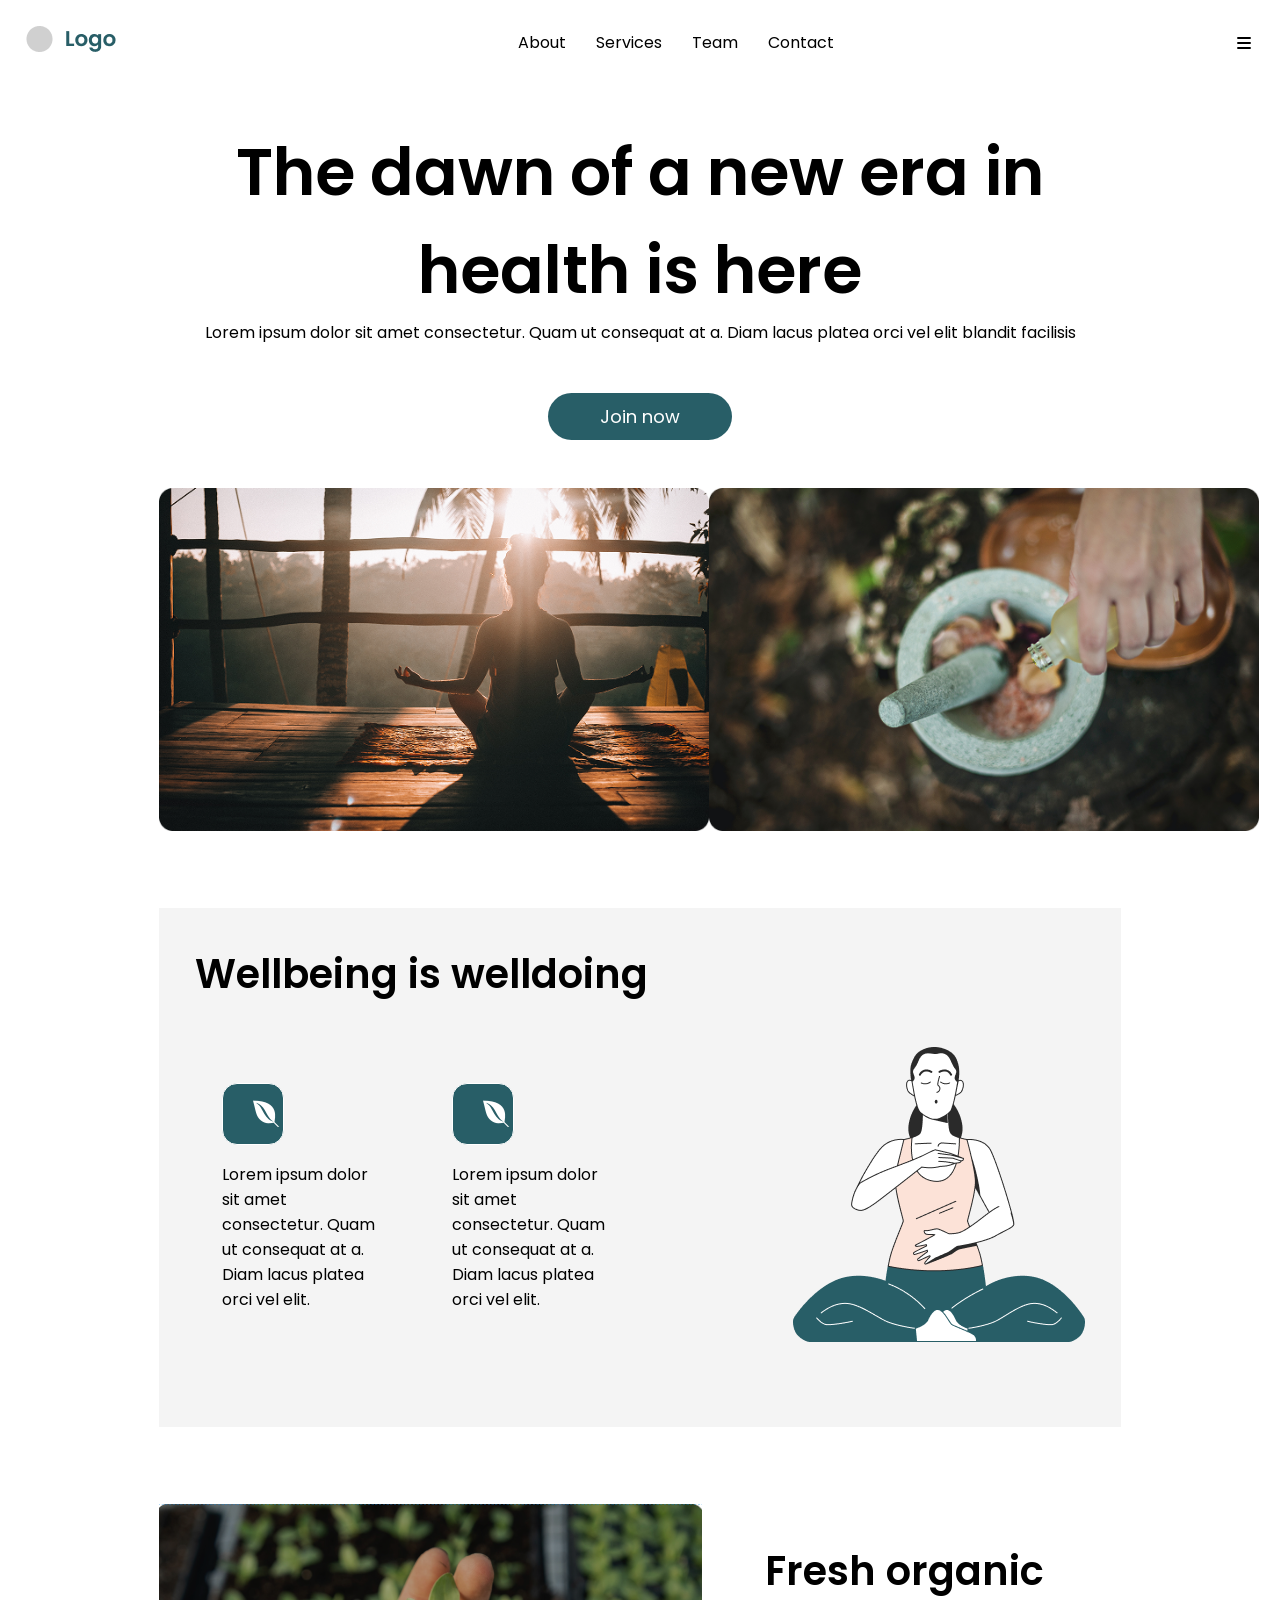
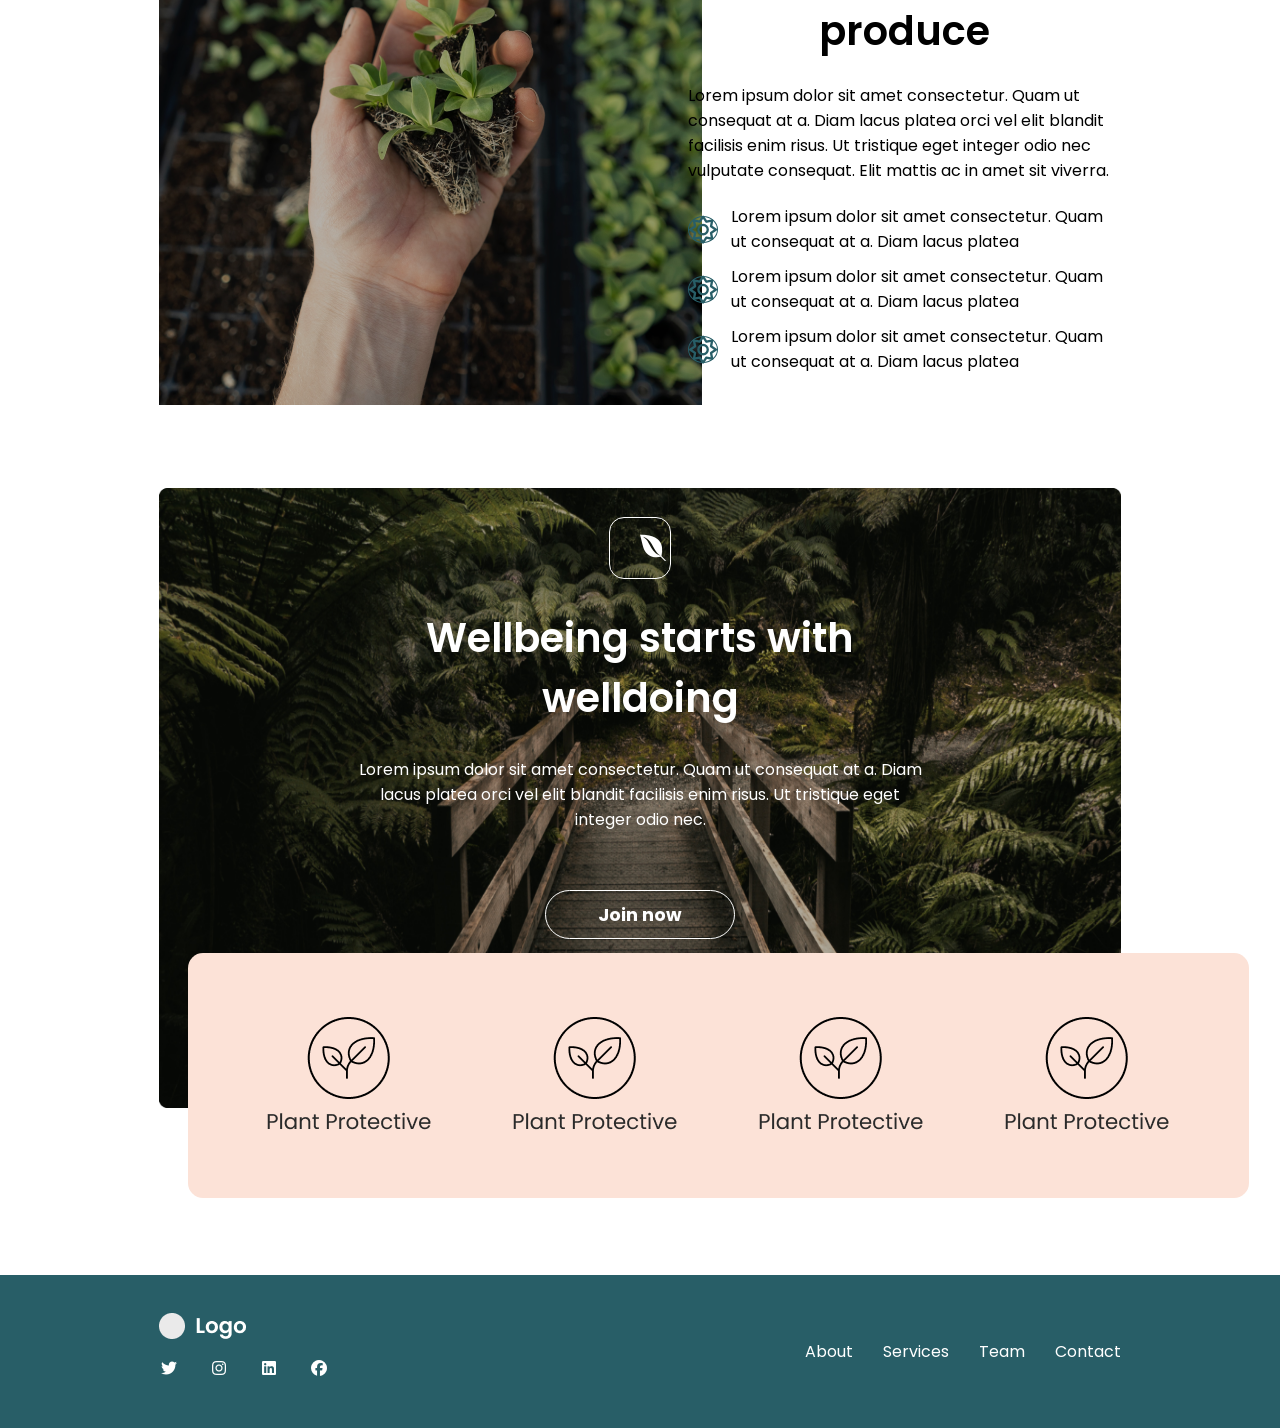
==== task6/index.html @ 102c729a "Add task7" ====
<!doctype html>
<html lang="en">
  <head>
    <meta charset="UTF-8" />
    <meta name="viewport" content="width=device-width, initial-scale=1.0" />
    <title>Task-5</title>
    <link rel="preconnect" href="https://fonts.googleapis.com" />
    <link rel="preconnect" href="https://fonts.gstatic.com" crossorigin />
    <link
      href="https://fonts.googleapis.com/css2?family=Arimo:ital,wght@0,400..700;1,400..700&family=Poppins:ital,wght@0,100;0,200;0,300;0,400;0,500;0,600;0,700;0,800;0,900;1,100;1,200;1,300;1,400;1,500;1,600;1,700;1,800;1,900&family=Roboto:ital,wght@0,100..900;1,100..900&display=swap"
      rel="stylesheet"
    />
    <link rel="stylesheet" href="css/all.min.css" />
    <link rel="stylesheet" href="css/style.css" />
    <link rel="stylesheet" href="css/media.css" />
  </head>
  <body>
    <header>
      <nav class="display-flex bg-white">
        <a href="index.html" class="text-black icon">
          <img src="images/Logo.png" class="icon" alt="" />
        </a>

        <ul class="nav-links display-flex text-gray">
          <li><a href="#about" class="text-gray">About</a></li>
          <li><a href="#services" class="text-gray">Services</a></li>
          <li><a href="#team" class="text-gray">Team</a></li>
          <li><a href="#contact" class="text-gray">Contact</a></li>
        </ul>
          <i class="fa-solid fa-bars menu-icon"></i>

      </nav>
    </header>

    <section class="section-padding bg-white text-center">
      <div class="container">
        <h1>The dawn of a new era in health is here</h1>
        <p>
          Lorem ipsum dolor sit amet consectetur. Quam ut consequat at a. Diam
          lacus platea orci vel elit blandit facilisis
        </p>
        <button class="join-btn bg-darkgreen margin-top-btm">Join now</button>
        <div class="display-flex">
          <img
            src="images/jared-rice-xce530fBHrk-unsplash 1.png"
            alt=""
            class="img-style"
          />
          <img
            src="images/katherine-hanlon-mod2s3-qFOc-unsplash 1.png"
            alt=""
            class="img-style"
          />
        </div>
      </div>
    </section>

    <section class="section-padding">
      <div class="container bg-light-gray section-padding">
        <h2 class="section-title">Wellbeing is welldoing</h2>
        <div class="display-flex">
          <div class="display-flex w-50 margin-top-btm section-padding dvgap">
            <div>
              <i
                class="fa-brands fa-envira text-white bg-darkgreen icon1-style text-center margin-top-btm"
              ></i>
              <p class="margin-top-btm">
                Lorem ipsum dolor sit amet consectetur. Quam ut consequat at a.
                Diam lacus platea orci vel elit.
              </p>
            </div>
            <div>
              <i
                class="fa-brands fa-envira text-white bg-darkgreen icon1-style text-center margin-top-btm"
              ></i>
              <p class="margin-top-btm">
                Lorem ipsum dolor sit amet consectetur. Quam ut consequat at a.
                Diam lacus platea orci vel elit.
              </p>
            </div>
          </div>
          <div class="imgsec2">
            <img src="images/Group.png" alt="" />
          </div>
        </div>
      </div>
    </section>

    <section class="section-padding bg-white">
      <div class="container">
        <div class="display-flex">
          <div class="w-45 sec3img">
            <img src="images/sec3.png" alt="" />
          </div>
          <div class="w-45 fresh">
            <h2 class="section-title text-center">Fresh organic produce</h2>
            <p class="margin-top-btm">
              Lorem ipsum dolor sit amet consectetur. Quam ut consequat at a.
              Diam lacus platea orci vel elit blandit facilisis enim risus. Ut
              tristique eget integer odio nec vulputate consequat. Elit mattis
              ac in amet sit viverra.
            </p>
            <ul class="display-flex">
              <li class="display-flex">
                <i class="fa-regular fa-sun icon2-style"></i>
                <p>
                  Lorem ipsum dolor sit amet consectetur. Quam ut consequat at
                  a. Diam lacus platea
                </p>
              </li>
              <li class="display-flex">
                <i class="fa-regular fa-sun icon2-style margin-top-btm"></i>
                <p>
                  Lorem ipsum dolor sit amet consectetur. Quam ut consequat at
                  a. Diam lacus platea
                </p>
              </li>
              <li class="display-flex">
                <i class="fa-regular fa-sun icon2-style"></i>
                <p>
                  Lorem ipsum dolor sit amet consectetur. Quam ut consequat at
                  a. Diam lacus platea
                </p>
              </li>
            </ul>
          </div>
        </div>
      </div>
    </section>

    <section class="section-padding bg-white text-center">
      <div class="container bg-img">
        <div id="text-container">
          <i
            class="fa-brands fa-envira text-white icon1-style text-center margin-top-btm"
          ></i>
          <h2 class="section-title text-white">
            Wellbeing starts with welldoing
          </h2>
          <p class="text-white margin-top-btm">
            Lorem ipsum dolor sit amet consectetur. Quam ut consequat at a. Diam
            lacus platea orci vel elit blandit facilisis enim risus. Ut
            tristique eget integer odio nec.
          </p>
          <button class="join-btn margin-top-btm" id="join-btn">
            Join now
          </button>
        </div>
        <div class="bg-img2 display-flex">
        <img src="images/1.png" alt="">
        <img src="images/1.png" alt="">
        <img src="images/1.png" alt="">
        <img src="images/1.png" alt="">
      </div>
      </div>
    </section>

    <footer class="bg-darkgreen section-padding">
  <div class="container">
    <div class="display-flex">
    <div>
      <a href="index.html" class="text-white icon margin-top-btm">
        <img src="images/Logo2.png" class="icon" alt="" />
      </a>
    <ul class="nav-links display-flex text-white margin-top-btm w-50">
      <li><a href="#" class="text-white"><i class="fa-brands fa-twitter"></i></a></li>
      <li><a href="#" class="text-white"><i class="fa-brands fa-instagram"></i></a></li>
      <li><a href="#" class="text-white"><i class="fa-brands fa-linkedin"></i></a></li>
      <li><a href="#" class="text-white"><i class="fa-brands fa-facebook"></i></a></li>
    </ul>

  </div>

         <ul class="nav-links display-flex text-white">
        <li><a href="#about" class="text-white">About</a></li>
        <li><a href="#services" class="text-white">Services</a></li>
        <li><a href="#team" class="text-white">Team</a></li>
        <li><a href="#contact" class="text-white">Contact</a></li>
      </ul>
      </div>
  
</footer>


  </body>
</html>
---- task6/css/style.css ----
* {
  padding: 0;
  margin: 0;
  box-sizing: border-box;
  font-family: "Poppins", sans-serif;
}
a {
  text-decoration: none;
  color: black;
}
ul {
  list-style: none;
}
nav {
  justify-content: space-between;
  padding: 2%;
}
.container {
  width: 80%;
  margin: auto;
}

h1 {
  font-size: 65px;
  font-weight: 600;
}
ul {
  flex-direction: column;
}
.margin-top-btm {
  margin: 5% 0;
}
.section-padding {
  padding: 3% 3%;
}
.float-left {
  float: left;
}
.float-right {
  float: right;
}

.text-white {
  color: white;
}

.bg-light-gray {
  background-color: #f4f4f4;
}
.bg-white {
  background-color: white;
}
.bg-darkgreen {
  background-color: #285e67;
}
.display-flex {
  display: flex;
  align-items: center;
  justify-content: space-between;
}
.icon {
  font-size: 20px;
}
.nav-links {
  gap: 30px;
  flex-direction: row;
}
.join-btn {
  border: none;
  padding: 10px 52px;
  border-radius: 25px;
  color: white;
  font-size: 18px;
}
#join-btn {
  background-color: transparent;
  border: 1px solid white;
  font-weight: 700;
}

.w-50 {
  width: 50%;
}
.w-45 {
  width: 45%;
}
.text-center {
  text-align: center;
}

.img-style {
  width: 550px;
}
.icon1-style {
  padding: 15px 30px;
  border-radius: 9px;
  font-size: 30px;
}
.icon2-style {
  font-size: 25px;
  border: 1.5px solid #285e67;
  color: #285e67;
  border-radius: 50%;
  margin-right: 3%;
}
.section-title {
  font-size: 40px;
  font-weight: 600;
}
.dvgap {
  gap: 70px;
}
.sec3img {
  border-radius: 20px;
  width: 40%;
}

.bg-img {
  background-image: url("../images/tyler-lastovich-AVzByhROPbs-unsplash\ 1.png");
  background-repeat: no-repeat;
  background-size: 100% 100%;
  background-position: center;
  position: relative;
  height: 620px;
}
.bg-img2 {
  background-color: #FCE2D7;
   border-radius: 15px;
  margin: auto;
  position: absolute;
  height: 245px;
  bottom:-90px;
  left: 3%;
  z-index: 2; 
  padding: 4%;
 
}
.fa-envira {
  border: 1.5px solid white;
  font-size: 30px;
  border-radius: 15px;
  text-align: center;
}
#text-container {
  width: 60%;
  margin: auto;
  margin-bottom: 4%;
}
footer{
    margin-top: 10%;
}
---- task6/css/media.css ----
@media (max-width: 1024px) {
  .container {
    width: 70%;
  }

  h1 {
    font-size: 48px;
  }
  .img-style {
    width: 320px;
  }

  .bg-light-gray {
    text-align: center;
  }
  .imgsec2 {
    display: none;
  }
  .bg-light-gray .dvgap {
    gap: 60px;
    width: 100%;
  }

  .bg-img {
    height: auto;
  }
  #text-container {
    width: 90%;
  }

  .bg-img2 {
    flex-direction: row;
    flex-wrap: wrap;
    justify-content: center;
    gap: 10px;
    bottom: -130px;
    left: 5%;
    right: 5%;
    width: 90%;
    height: auto;
  }
  .bg-img2 img {
    width: 30%;
    margin: 2%;
  }

  footer {
    text-align: center;
    margin-top: 15%;
  }
  footer .nav-links {
    justify-content: center;
  }
}


/* ================= Mobile ================= */

@media (max-width:768px){

    .container{
        width:90%;
    }

    /* ---------- Navbar ---------- */

    .nav-links{
        display:none;
    }

    .menu-icon{
        display:block;
        font-size:22px;
        cursor:pointer;
      
    }

    nav{
        padding:20px;
      
    }


    h1{
        font-size:39px;
        line-height:1.3;
        margin-bottom: 4%;
    }

    .section-title{
        font-size:32px;
    }

    p{
        font-size:15px;
        line-height:1.7;
    }

    /* ---------- First Section ---------- */

    section:first-of-type .display-flex{
        flex-direction:column;
        gap:20px;
    }

    .img-style{
        width:100%;
    }

    .join-btn{
        width:100%;
    }

    /* ---------- Common ---------- */

    .display-flex{
        flex-direction:column;
        gap:25px;
    }

    .w-45,
    .w-50,
    .sec3img,
    .fresh{
        width:100%;
    }

    /* ---------- Second Section ---------- */

    .imgsec2{
        display:none;
    }

    .dvgap{
        gap:30px;
    }

    /* ---------- Third Section ---------- */

    .sec3img img{
        width:100%;
    }

    .fresh ul{
       margin: auto;
      
        width: 90%;

    }

    .fresh li{
      display:flex ;
      flex-direction: row;
    }

    /* ---------- Banner ---------- */

    .bg-img{
        height:auto;
        padding:40px 30px;
    }
    .bg-img h2{
      width: 50%;
      margin: auto;
    }
    .join-btn{
       width: 40%;
    }
    .bg-img p{
      display: none;
    }

    #text-container{
        width:100%;
    }

    .bg-img2{
        position:static;
        width:50%;
        padding:3px 0;
        flex-direction:column;
        gap:25px;
        height:auto;
    }

    .bg-img2 img{
        width:200px;
    }

    /* ---------- Footer ---------- */

    footer{
        margin-top:30px;
        text-align:center;
    }

    footer .display-flex{
        flex-direction:column;
        gap:25px;
    }

    footer .nav-links{
        display:flex;
        flex-direction:column;
        gap:15px;
    }

}
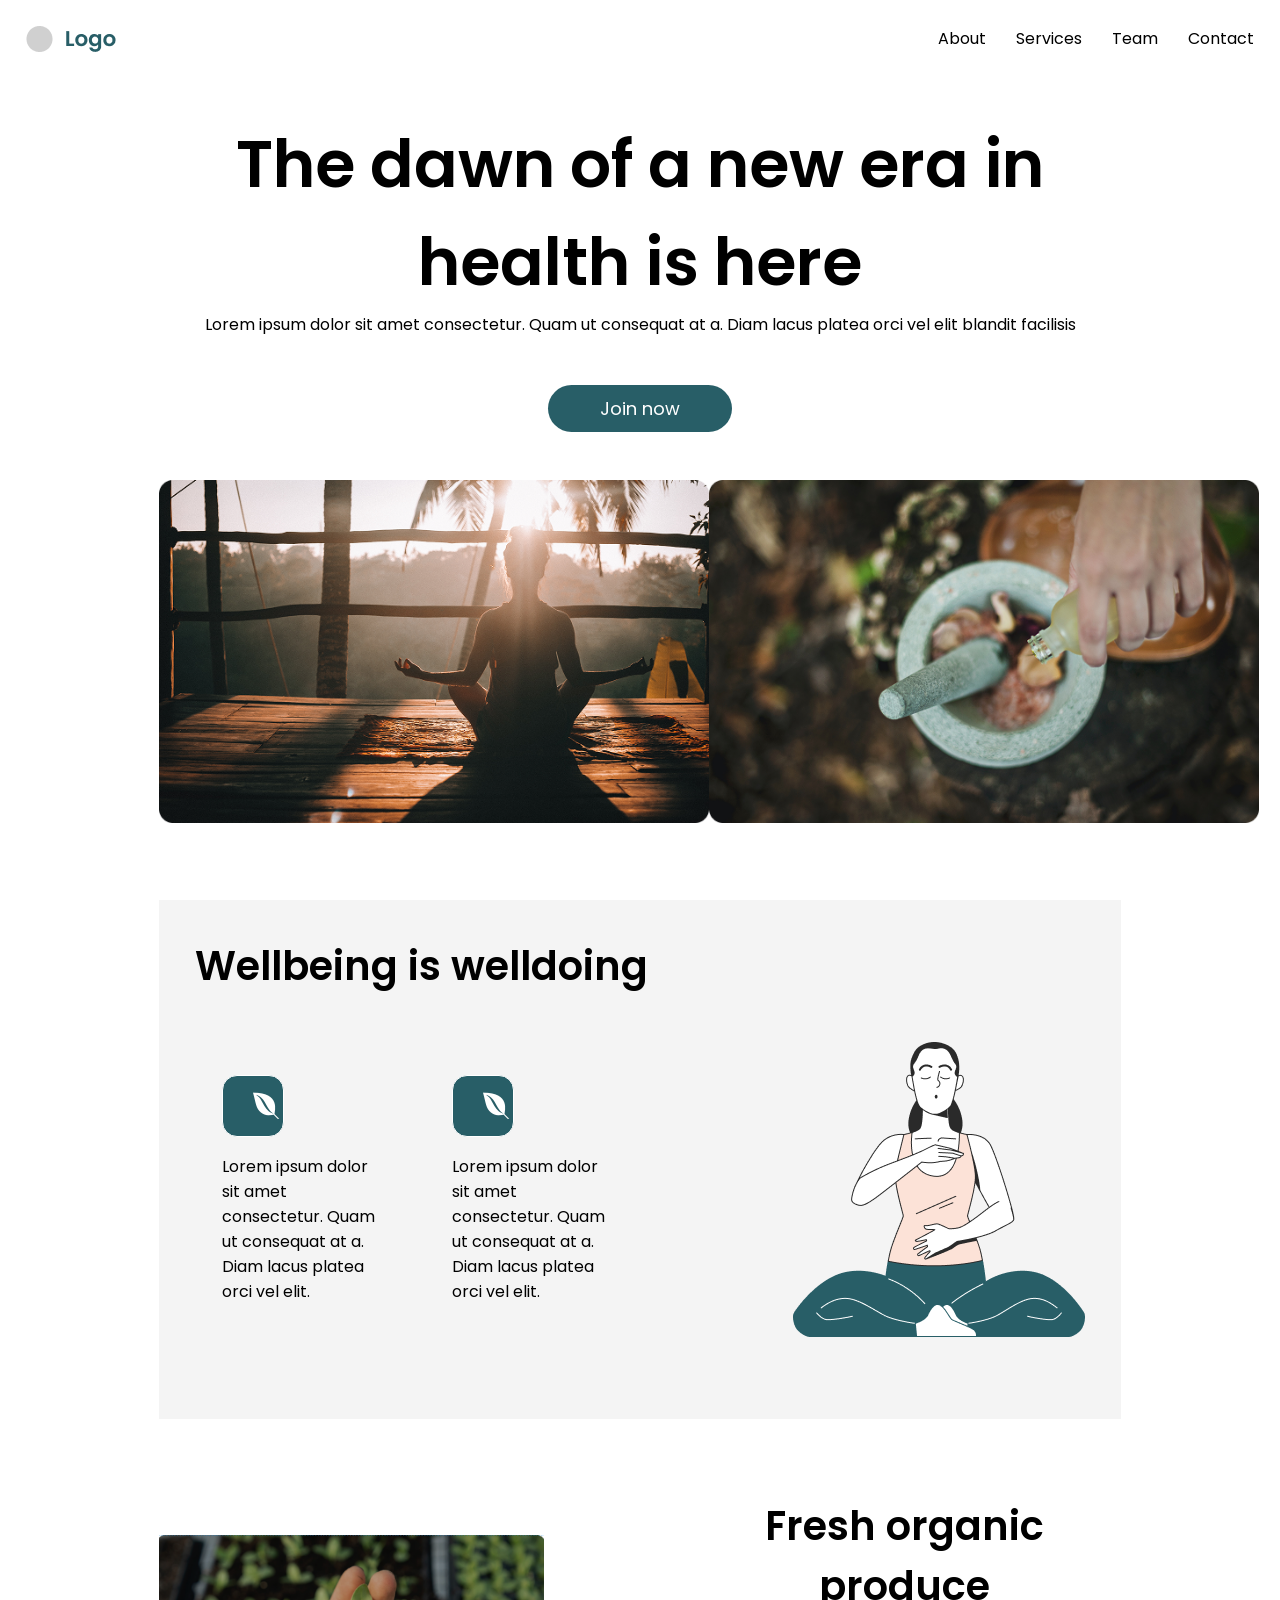
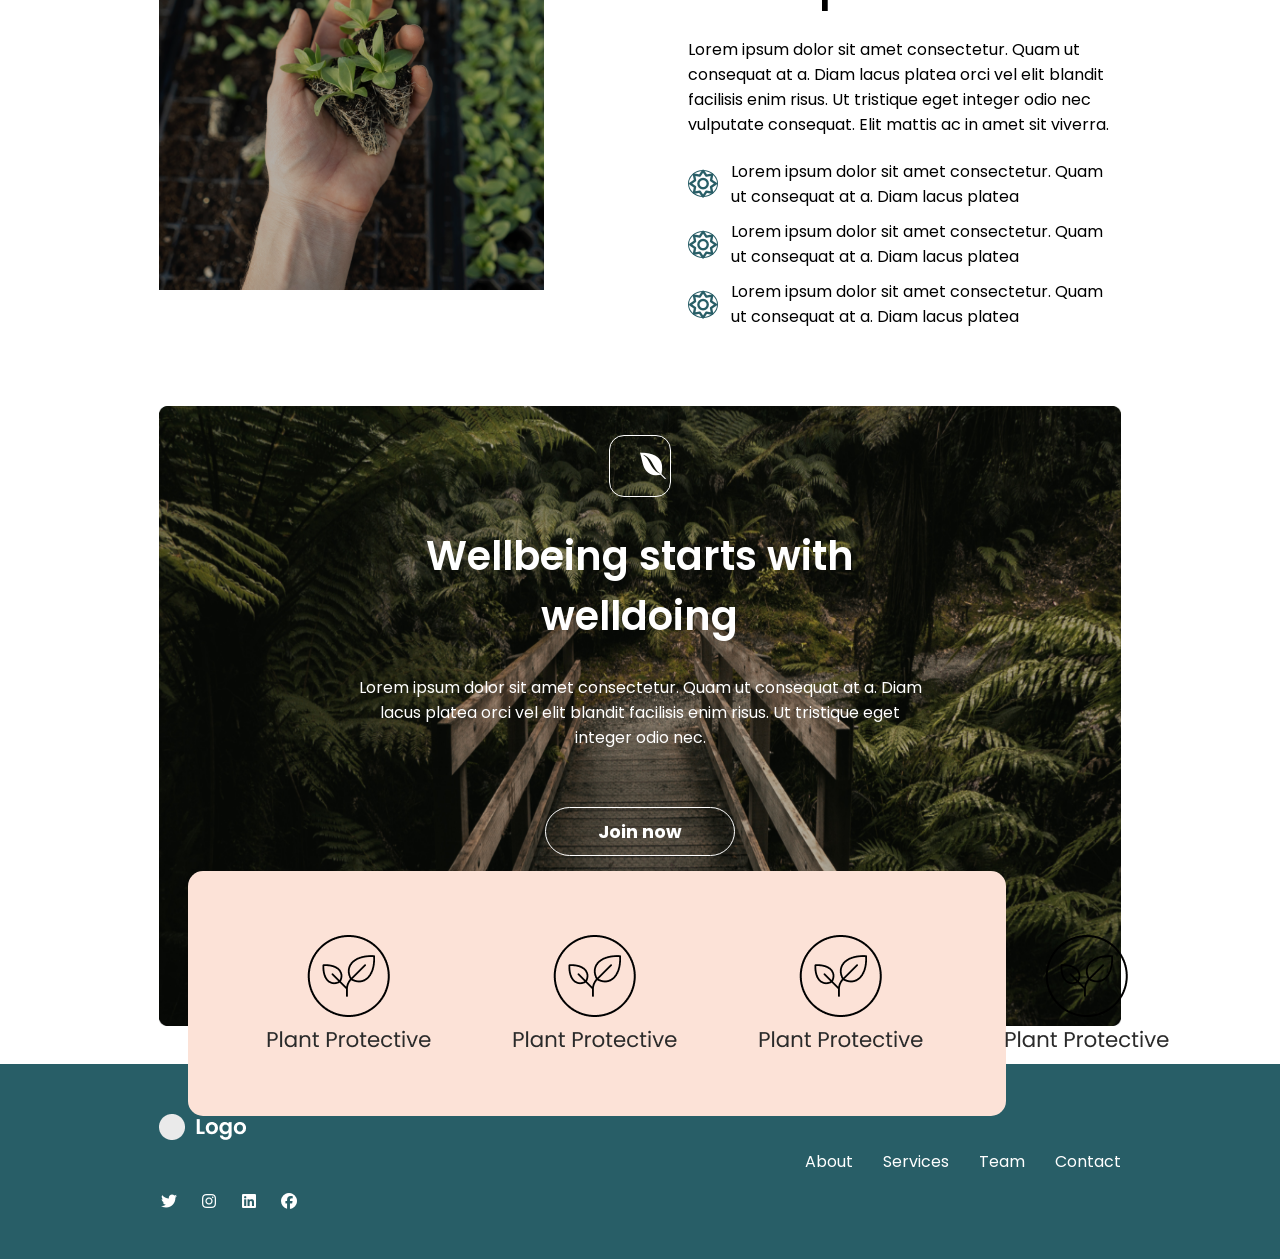
==== commit b25a257f: "edit task6" ====
--- a/task6/index.html
+++ b/task6/index.html
@@ -27,7 +27,7 @@
           <li><a href="#team" class="text-gray">Team</a></li>
           <li><a href="#contact" class="text-gray">Contact</a></li>
         </ul>
-          <i class="fa-solid fa-bars menu-icon"></i>
+        <i class="fa-solid fa-bars menu-icon"></i>
 
       </nav>
     </header>
@@ -40,7 +40,7 @@
           lacus platea orci vel elit blandit facilisis
         </p>
         <button class="join-btn bg-darkgreen margin-top-btm">Join now</button>
-        <div class="display-flex">
+        <div class="display-flex hero-images">
           <img
             src="images/jared-rice-xce530fBHrk-unsplash 1.png"
             alt=""
@@ -157,27 +157,29 @@
 
     <footer class="bg-darkgreen section-padding">
   <div class="container">
-    <div class="display-flex">
-    <div>
-      <a href="index.html" class="text-white icon margin-top-btm">
-        <img src="images/Logo2.png" class="icon" alt="" />
+    <div class="footer-grid">
+      <div class="footer-left">
+      <a href="index.html" class="text-white footer-logo icon margin-top-btm">
+        <img src="images/Logo2.png" class="icon margin-top-btm" alt="" />
       </a>
-    <ul class="nav-links display-flex text-white margin-top-btm w-50">
+        <ul class="nav-links footer-social text-white display-flex margin-top-btm">
       <li><a href="#" class="text-white"><i class="fa-brands fa-twitter"></i></a></li>
       <li><a href="#" class="text-white"><i class="fa-brands fa-instagram"></i></a></li>
       <li><a href="#" class="text-white"><i class="fa-brands fa-linkedin"></i></a></li>
       <li><a href="#" class="text-white"><i class="fa-brands fa-facebook"></i></a></li>
     </ul>
+    </div>
+  
 
-  </div>
-
-         <ul class="nav-links display-flex text-white">
+    <ul class="nav-links footer-nav text-white display-flex ">
         <li><a href="#about" class="text-white">About</a></li>
         <li><a href="#services" class="text-white">Services</a></li>
         <li><a href="#team" class="text-white">Team</a></li>
         <li><a href="#contact" class="text-white">Contact</a></li>
       </ul>
+     
       </div>
+    </div>
   
 </footer>
 
--- a/task6/css/style.css
+++ b/task6/css/style.css
@@ -26,6 +26,11 @@
 }
 ul {
   flex-direction: column;
+}
+img {
+  max-width: 100%;
+  height: auto;
+  display: block;
 }
 .margin-top-btm {
   margin: 5% 0;
@@ -103,6 +108,9 @@
   border-radius: 50%;
   margin-right: 3%;
 }
+.menu-icon{
+    display:none;
+}
 .section-title {
   font-size: 40px;
   font-weight: 600;
@@ -123,17 +131,24 @@
   position: relative;
   height: 620px;
 }
-.bg-img2 {
+
+.bg-img2{
   background-color: #FCE2D7;
    border-radius: 15px;
-  margin: auto;
-  position: absolute;
-  height: 245px;
-  bottom:-90px;
-  left: 3%;
-  z-index: 2; 
-  padding: 4%;
- 
+    position:absolute;
+    bottom: -90px;
+    left: 3%;
+    width:85%;
+    margin:auto ;
+    padding:4%;
+    height:245px;
+    z-index: 2;
+  
+}
+.bg-img h2{
+    width: 50%; 
+    width: 80%;
+    margin: auto;
 }
 .fa-envira {
   border: 1.5px solid white;
@@ -146,6 +161,26 @@
   margin: auto;
   margin-bottom: 4%;
 }
-footer{
-    margin-top: 10%;
+
+.footer-grid{
+    display:flex;
+    align-items:center;
+    justify-content:space-between;
+}
+
+.footer-left{
+    display:flex;
+    flex-direction:column;
+    align-items:flex-start;
+    gap:30px;
+}
+
+.footer-social{
+    flex-direction:row;
+    gap:20px;
+}
+
+.footer-nav{
+    flex-direction:row;
+    gap:30px;
 }
--- a/task6/css/media.css
+++ b/task6/css/media.css
@@ -48,161 +48,167 @@
     text-align: center;
     margin-top: 15%;
   }
-  footer .nav-links {
-    justify-content: center;
+  .footer-grid {
+    position: relative;
+  }
+  .footer-nav {
+    justify-content: flex-start;
+    position: absolute;
+    top: 39px;
   }
 }
 
-
-/* ================= Mobile ================= */
-
-@media (max-width:768px){
-
-    .container{
-        width:90%;
-    }
-
-    /* ---------- Navbar ---------- */
-
-    .nav-links{
-        display:none;
-    }
-
-    .menu-icon{
-        display:block;
-        font-size:22px;
-        cursor:pointer;
-      
-    }
-
-    nav{
-        padding:20px;
-      
-    }
-
-
-    h1{
-        font-size:39px;
-        line-height:1.3;
-        margin-bottom: 4%;
-    }
-
-    .section-title{
-        font-size:32px;
-    }
-
-    p{
-        font-size:15px;
-        line-height:1.7;
-    }
-
-    /* ---------- First Section ---------- */
-
-    section:first-of-type .display-flex{
-        flex-direction:column;
-        gap:20px;
-    }
-
-    .img-style{
-        width:100%;
-    }
-
-    .join-btn{
-        width:100%;
-    }
-
-    /* ---------- Common ---------- */
-
-    .display-flex{
-        flex-direction:column;
-        gap:25px;
-    }
-
-    .w-45,
-    .w-50,
-    .sec3img,
-    .fresh{
-        width:100%;
-    }
-
-    /* ---------- Second Section ---------- */
-
-    .imgsec2{
-        display:none;
-    }
-
-    .dvgap{
-        gap:30px;
-    }
-
-    /* ---------- Third Section ---------- */
-
-    .sec3img img{
-        width:100%;
-    }
-
-    .fresh ul{
-       margin: auto;
-      
-        width: 90%;
-
-    }
-
-    .fresh li{
-      display:flex ;
-      flex-direction: row;
-    }
-
-    /* ---------- Banner ---------- */
-
-    .bg-img{
-        height:auto;
-        padding:40px 30px;
-    }
-    .bg-img h2{
-      width: 50%;
-      margin: auto;
-    }
-    .join-btn{
-       width: 40%;
-    }
-    .bg-img p{
-      display: none;
-    }
-
-    #text-container{
-        width:100%;
-    }
-
-    .bg-img2{
-        position:static;
-        width:50%;
-        padding:3px 0;
-        flex-direction:column;
-        gap:25px;
-        height:auto;
-    }
-
-    .bg-img2 img{
-        width:200px;
-    }
-
-    /* ---------- Footer ---------- */
-
-    footer{
-        margin-top:30px;
-        text-align:center;
-    }
-
-    footer .display-flex{
-        flex-direction:column;
-        gap:25px;
-    }
-
-    footer .nav-links{
-        display:flex;
-        flex-direction:column;
-        gap:15px;
-    }
-
-}+@media (max-width: 768px) {
+  .container {
+    width: 90%;
+  }
+  nav .nav-links {
+    display: none;
+  }
+
+  nav.display-flex {
+    flex-direction: row;
+    justify-content: space-between;
+    align-items: center;
+  }
+  .menu-icon {
+    display: flex;
+    font-size: 22px;
+  }
+
+  h1 {
+    font-size: 39px;
+    line-height: 1.3;
+    margin-bottom: 4%;
+  }
+  .section-title {
+    font-size: 32px;
+  }
+
+  p {
+    font-size: 15px;
+    line-height: 1.7;
+  }
+
+  section:first-of-type .display-flex {
+    flex-direction: column;
+    gap: 20px;
+  }
+
+  .img-style {
+    width: 100%;
+  }
+
+  section:first-of-type .join-btn {
+    width: 100%;
+  }
+
+  .display-flex {
+    flex-direction: column;
+    gap: 25px;
+  }
+
+  .w-45,
+  .w-50,
+  .sec3img,
+  .fresh {
+    width: 100%;
+  }
+
+  .imgsec2 {
+    display: none;
+  }
+
+  .dvgap {
+    gap: 30px;
+  }
+  .hero-images {
+    flex-direction: column;
+  }
+
+  .sec3img img {
+    width: 100%;
+  }
+
+  .fresh ul {
+    margin: auto;
+
+    width: 90%;
+  }
+
+  .fresh li {
+    display: flex;
+    flex-direction: row;
+  }
+
+  .bg-img {
+    height: auto;
+    padding: 40px 30px;
+  }
+  .bg-img h2 {
+    width: 50%;
+    margin: auto;
+  }
+  .join-btn {
+    width: 40%;
+  }
+  .bg-img p {
+    display: none;
+  }
+
+  #text-container {
+    width: 100%;
+  }
+
+  .bg-img2 {
+    position: static;
+    width: 50%;
+    padding: 3px 0;
+    flex-direction: column;
+    gap: 25px;
+    height: auto;
+  }
+
+  .bg-img2 img {
+    width: 200px;
+  }
+
+  footer {
+    margin-top: 30px;
+    text-align: center;
+  }
+
+  .footer-grid {
+    display: flex;
+    flex-direction: column;
+    align-items: center;
+    gap: 25px;
+  }
+  .footer-left {
+    display: flex;
+    flex-direction: column;
+    align-items: center;
+    gap: 20px;
+  }
+
+  .footer-logo {
+    order: 1;
+    margin: 0 auto;
+  }
+
+  .footer-nav {
+    display: grid;
+    grid-template-columns: repeat(2, auto);
+    gap: 18px 50px;
+    justify-content: flex-start;
+  }
+  .footer-nav li {
+    flex: 0 0 40%;
+  }
+
+  .footer-social {
+    order: 3;
+    flex-direction: row;
+    gap: 20px;
+  }
+}
